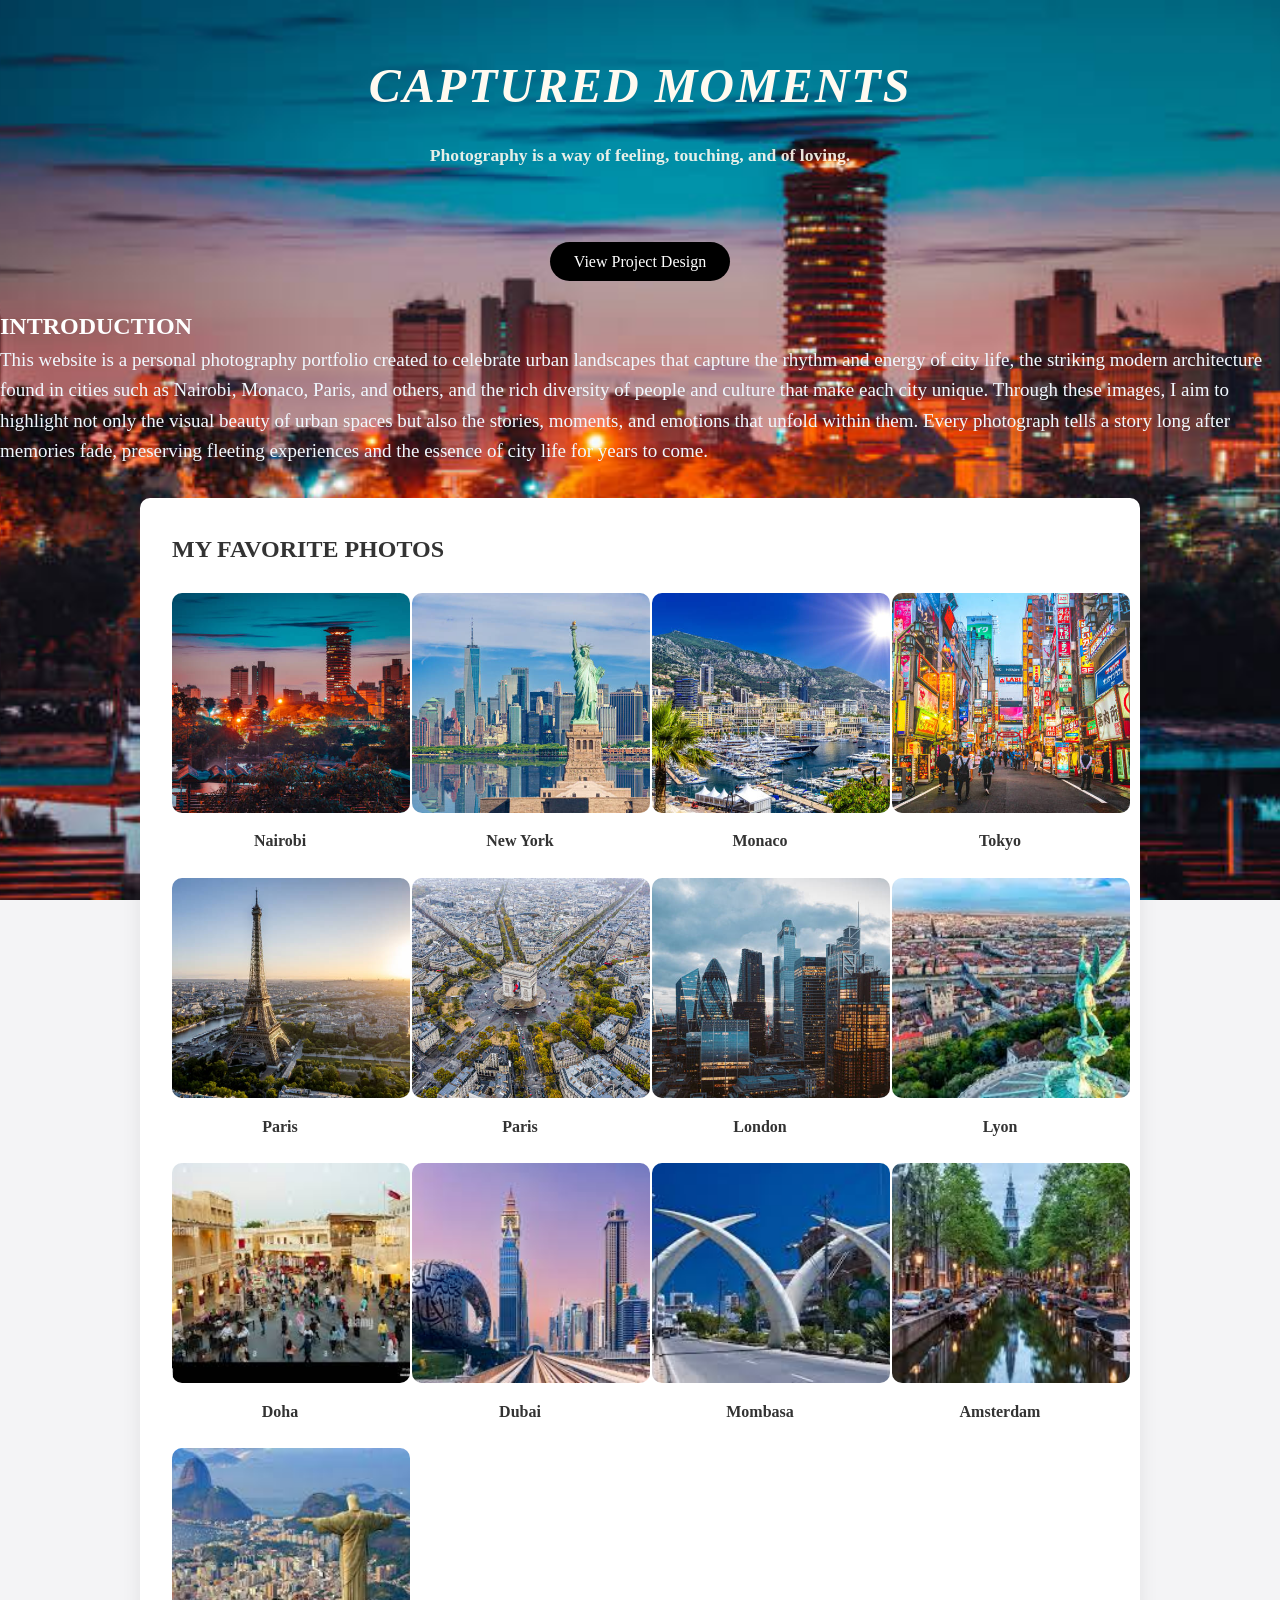
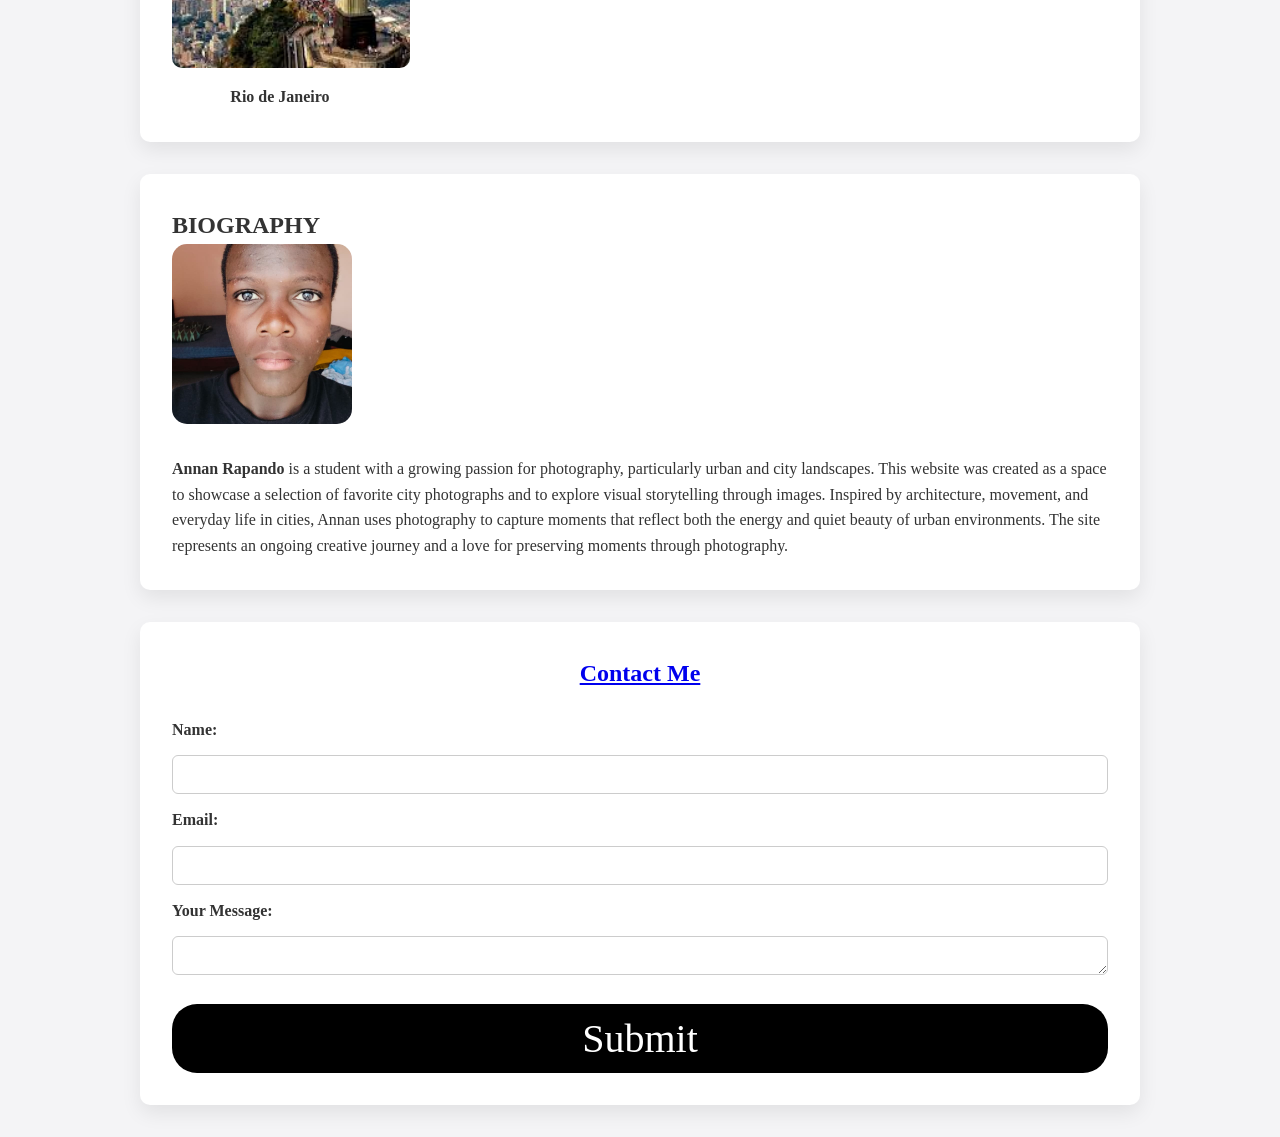
==== index.html @ 158f237a "Commit" ====
<!DOCTYPE html>
<html lang="en">
<head>
    <meta charset="UTF-8">
    <title>My Photography Website</title>
    <link rel="stylesheet" href="style2.0.css">
</head>
<body>

<header>
    <h1><em>CAPTURED MOMENTS</em></h1>
    <p>
        <strong>Photography is a way of feeling, touching, and of loving.</strong>
    </p>
</header>
 <div class="links">
        <p>
            <a href="design.html" target="blank">View Project Design</a>
        </p>
    </div>



    <div class="About">
        <h2 style="font-size: 90;color:#fff;">INTRODUCTION</h2>
        <p style="color: aliceblue; font-size: 19px;">
            This website is a personal photography portfolio created to celebrate urban landscapes that capture the rhythm and energy of city life, the striking modern architecture found in cities such as Nairobi, Monaco, Paris, and others, and the rich diversity of people and culture that make each city unique. Through these images, I aim to highlight not only the visual beauty of urban spaces but also the stories, moments, and emotions that unfold within them. Every photograph tells a story long after memories fade, preserving fleeting experiences and the essence of city life for years to come.
        </p>
    </div>

    <div class="gallery">
        <h2>MY FAVORITE PHOTOS</h2>
        <ul>
            <li><img src="images/nairobi at night.jpg" alt="Nairobi">Nairobi</li>
            <li><img src="images/new york.jpg" alt="New York">New York</li>
            <li><img src="images/monaco 2.jpg" alt="Monaco">Monaco</li>
            <li><img src="images/Tokyo.jpg" alt="Tokyo">Tokyo</li>
            <li><img src="images/eiffel tower.jpg" alt="Paris">Paris</li>
            <li><img src="images/paris.jpg" alt="Paris">Paris</li>
            <li><img src="images/london.jpg" alt="London">London</li>
            <li><img src="images/Lyon.jpg" alt="Lyon">Lyon</li>
            <li><img src="images/doha.jpg" alt="Doha">Doha</li>
            <li><img src="images/dubai.jpg" alt="Dubai">Dubai</li>
            <li><img src="images/Mombasa.jpg" alt="Mombasa">Mombasa</li>           
            <li><img src="images/amsterdam.jpg" alt="Amsterdam">Amsterdam</li>
            <li><img src="images/rio-de-janeiro.jpg" alt="Rio de Janeiro">Rio de Janeiro</li>
        </ul>
    </div>
    <div class="container">
    <h2>BIOGRAPHY</h2>
    <div class="bio">
   
      <img src="images/Rapando.jfif" alt="Annan" id="Annan">
    <p>
        <strong>Annan Rapando</strong> is a student with a growing passion for photography,
        particularly urban and city landscapes. This website was created as a space
        to showcase a selection of favorite city photographs and to explore visual
        storytelling through images. Inspired by architecture, movement, and everyday life in cities, Annan
        uses photography to capture moments that reflect both the energy and quiet
        beauty of urban environments. The site represents an ongoing creative
        journey and a love for preserving moments through photography.</div>
    </p>
    
</div>
<div class="contact">
    <h2> <a href="everettannan@gmail.com">Contact Me</a>
    </h2>
    <form action="#" method="post">
        <label for="name">Name:</label>
        <input type="text" id="name" name="name" required>

        <label for="email">Email:</label>
        <input type="email" id="email" name="email" required>

        <label for="your message"> Your Message:</label>
        <textarea id="message" name="message" rows="1" required></textarea>

        <button type="submit">Submit</button>
    </form>
</div>
   

</div>

</body>
</html>
---- style2.0.css ----
body {
  background-image: url("images/nairobi\ at\ night.jpg");
  background-size: cover;
  background-position: center;
  background-repeat: no-repeat;
  background-attachment: fixed;
  color: #333;
  line-height: 1.6;
}
* {
  margin: 0;
  padding: 0;
  box-sizing: border-box;
  font-family: "old standard TT", serif;
}

body {
  background-color: #f4f4f6;
  color: #333;
  line-height: 1.6;
}

header {
  color:floralwhite;
  text-align: center;
  padding: 3rem 1rem;
}

header h1 {
  font-size: 3rem;
  letter-spacing: 2px;
}

header p {
  margin-top: 1rem;
  font-size: 1.1rem;
  opacity: 0.9;
}

.links {
  text-align: center;
  margin: 2rem 0;
}

.links a {
  text-decoration: none;
  color: white;
  background: #000;
  padding: 0.7rem 1.5rem;
  border-radius: 25px;
    margin: 0 0.5rem;
}

.links a:hover {
  background: #555;
}

/* Sections */
.about,
.gallery,
.container,
.contact {
  background: white;
  margin: 2rem auto;
  padding: 2rem;
  max-width: 1000px;
  border-radius: 10px;
  box-shadow: 0 8px 20px rgba(0, 0, 0, 0.08);
}

.gallery ul {
  display: grid;
  grid-template-columns: repeat(auto-fit, minmax(200px, 1fr));
  gap: 1.5rem;
  list-style: none;
  margin-top: 1.5rem;
}

.gallery li {
  text-align: center;
  font-weight: 600;
}

.gallery img {
  width: 110%;
  height: 220px;
  object-fit: cover;
  border-radius: 10px;
  margin-bottom: 0.5rem;
  transition: transform 0.3s ease, box-shadow 0.3s ease;
}

.gallery img:hover {
  transform: scale(2.05);
  box-shadow: 0 12px 25px rgba(0, 0, 0, 0.2);
}


.bio {
  display: flex;
  align-items: center;
  gap: 2rem;
  flex-wrap: wrap;
}

.bio img {
  width: 180px;
  height: 180px;
  object-fit: cover;
  border-radius: 15px;
}

.contact h2 {
  text-align: center;
  margin-bottom: 1.5rem;
}

form {
  display: flex;
  flex-direction: column;
  gap: 0.8rem;
}

label {
  font-weight: 600;
}

input,
textarea {
  padding: 0.6rem;
  border-radius: 6px;
  border: 1px solid #ccc;
  font-size: 1rem;
}

button {
  margin-top: 1rem;
  padding: 0.7rem;
  background: #000;
  color: white;
  border: none;
  border-radius: 25px;
  font-size: 40px;
  cursor: pointer;
  transition: background 0.3s ease;
}

button:hover {
  background: #444;
}

@media (max-width: 600px) {
  header h1 {
    font-size: 2.2rem;
  }

  .bio {
    text-align: center;
    justify-content: center;
  }
}
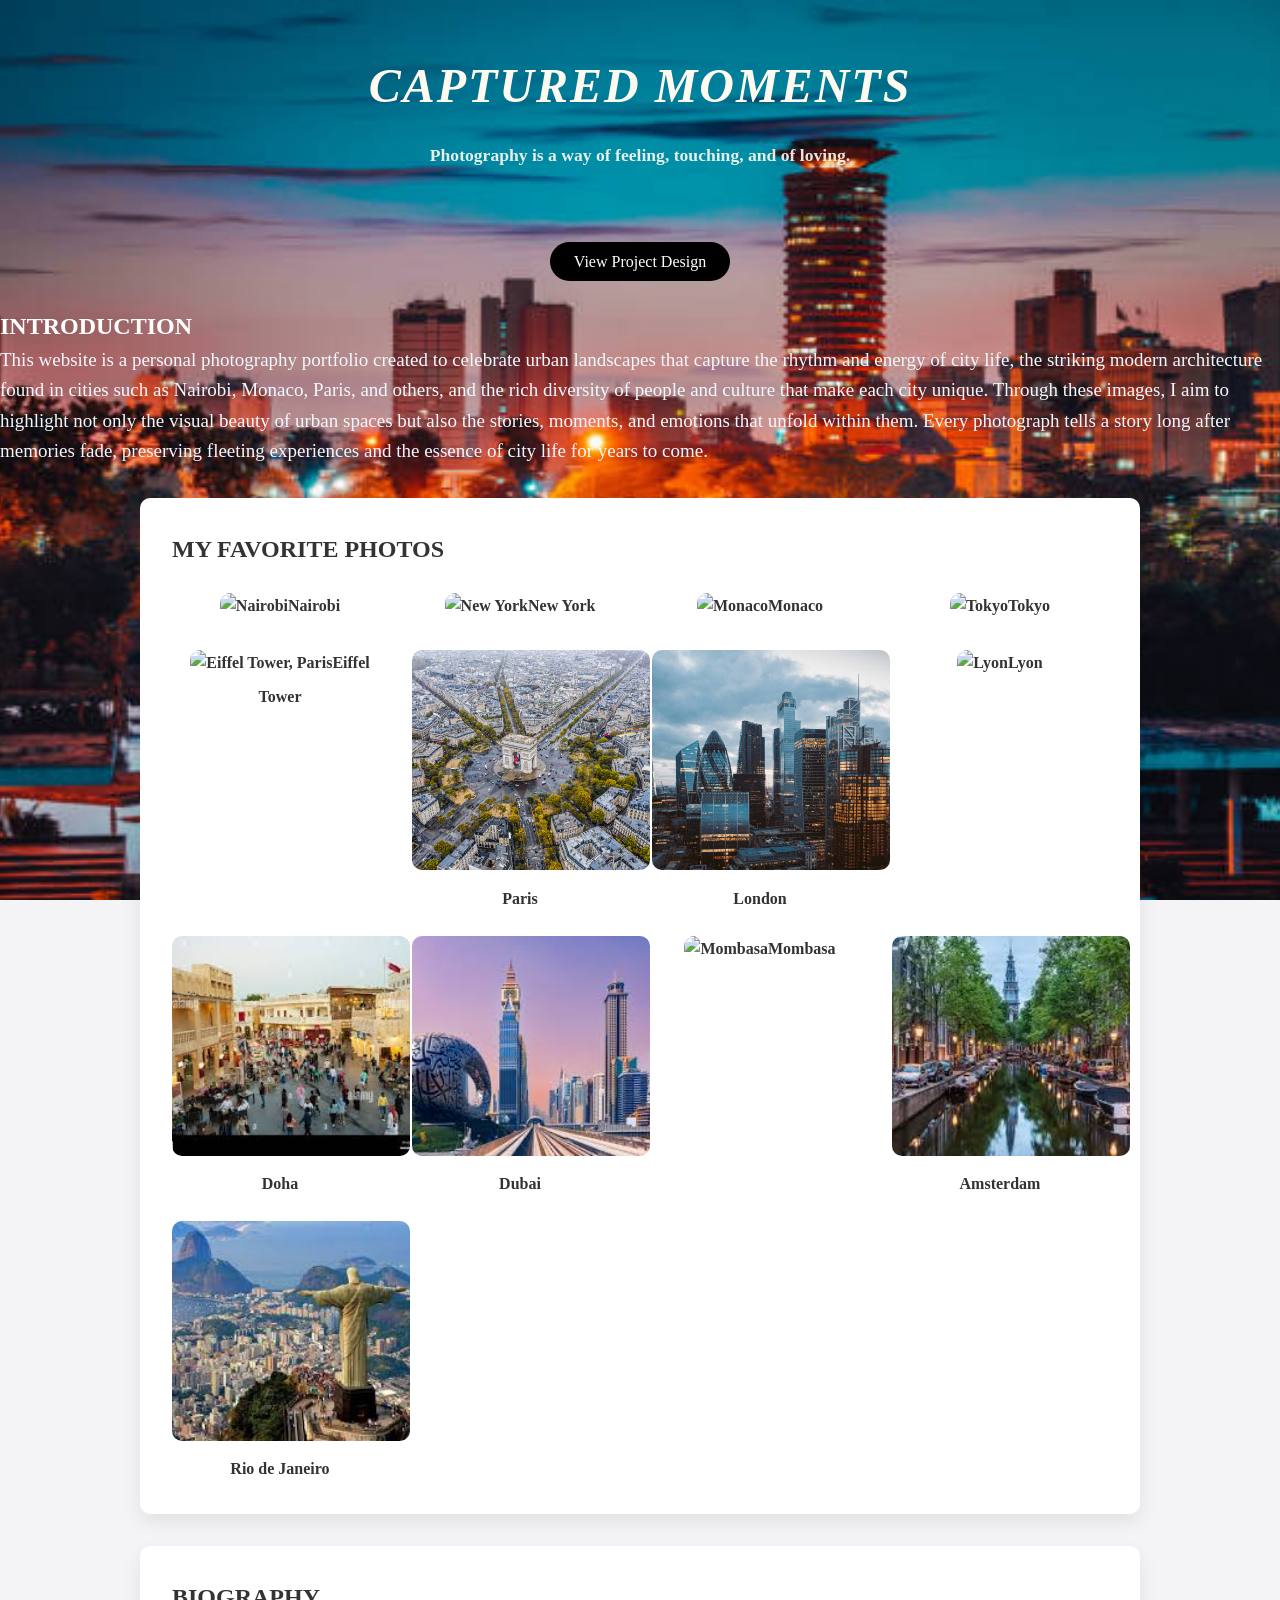
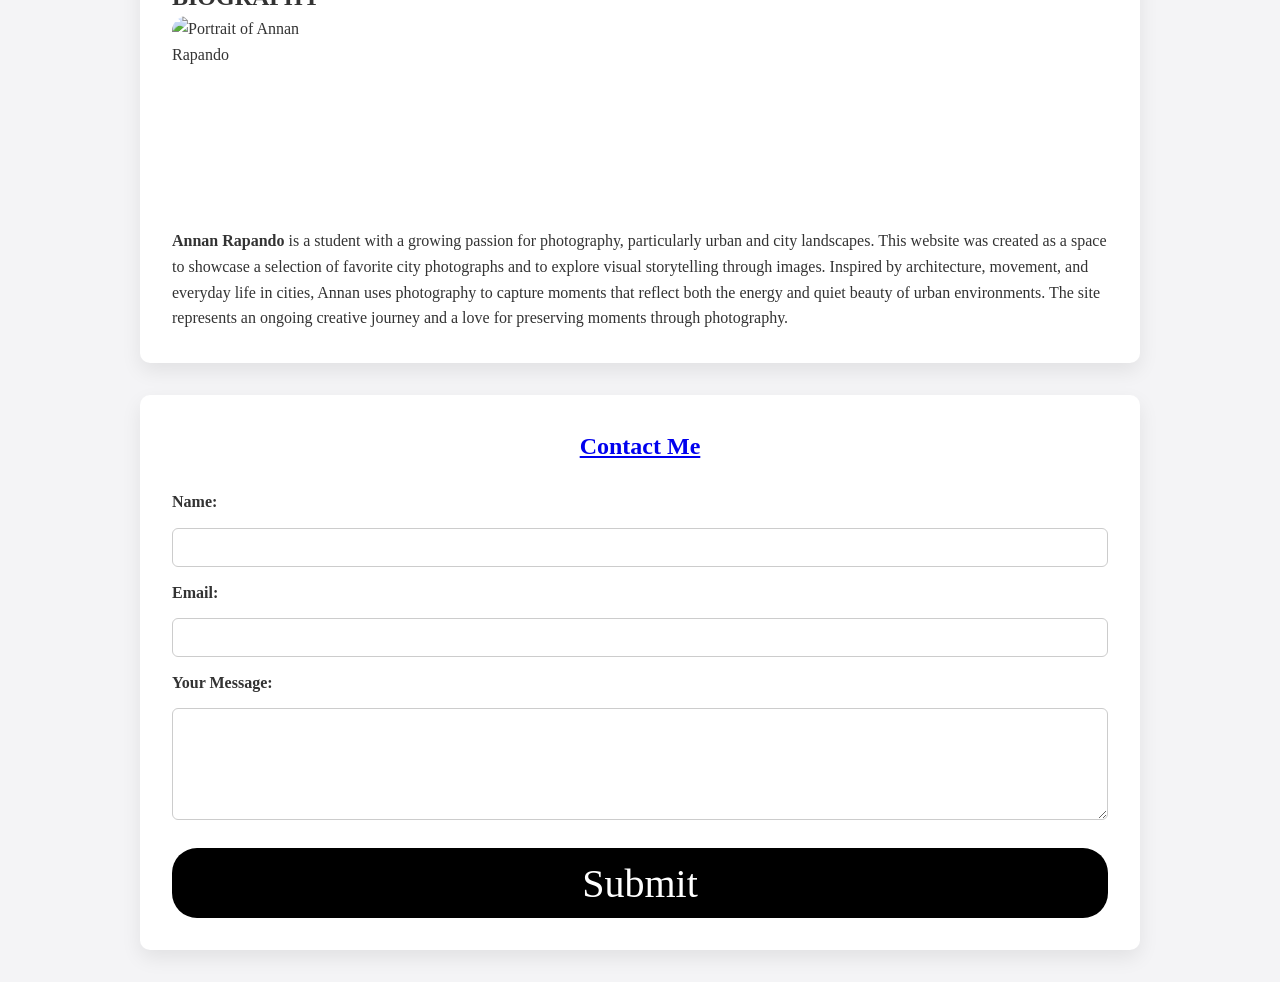
==== commit b1bfeb4d: "Update HTML structure and image references" ====
--- a/index.html
+++ b/index.html
@@ -2,6 +2,7 @@
 <html lang="en">
 <head>
     <meta charset="UTF-8">
+    <meta name="viewport" content="width=device-width, initial-scale=1.0">
     <title>My Photography Website</title>
     <link rel="stylesheet" href="style2.0.css">
 </head>
@@ -15,14 +16,14 @@
 </header>
  <div class="links">
         <p>
-            <a href="design.html" target="blank">View Project Design</a>
+            <a href="design.html" target="_blank" rel="noopener">View Project Design</a>
         </p>
     </div>
 
 
 
     <div class="About">
-        <h2 style="font-size: 90;color:#fff;">INTRODUCTION</h2>
+        <h2 style="color:#fff;">INTRODUCTION</h2>
         <p style="color: aliceblue; font-size: 19px;">
             This website is a personal photography portfolio created to celebrate urban landscapes that capture the rhythm and energy of city life, the striking modern architecture found in cities such as Nairobi, Monaco, Paris, and others, and the rich diversity of people and culture that make each city unique. Through these images, I aim to highlight not only the visual beauty of urban spaces but also the stories, moments, and emotions that unfold within them. Every photograph tells a story long after memories fade, preserving fleeting experiences and the essence of city life for years to come.
         </p>
@@ -31,17 +32,17 @@
     <div class="gallery">
         <h2>MY FAVORITE PHOTOS</h2>
         <ul>
-            <li><img src="images/nairobi at night.jpg" alt="Nairobi">Nairobi</li>
-            <li><img src="images/new york.jpg" alt="New York">New York</li>
-            <li><img src="images/monaco 2.jpg" alt="Monaco">Monaco</li>
-            <li><img src="images/Tokyo.jpg" alt="Tokyo">Tokyo</li>
-            <li><img src="images/eiffel tower.jpg" alt="Paris">Paris</li>
+            <li><img src="images/nairobi-at-night.jpg" alt="Nairobi">Nairobi</li>
+            <li><img src="images/new-york.jpg" alt="New York">New York</li>
+            <li><img src="images/monaco-2.jpg" alt="Monaco">Monaco</li>
+            <li><img src="images/tokyo.jpg" alt="Tokyo">Tokyo</li>
+            <li><img src="images/eiffel-tower.jpg" alt="Eiffel Tower, Paris">Eiffel Tower</li>
             <li><img src="images/paris.jpg" alt="Paris">Paris</li>
             <li><img src="images/london.jpg" alt="London">London</li>
-            <li><img src="images/Lyon.jpg" alt="Lyon">Lyon</li>
+            <li><img src="images/lyon.jpg" alt="Lyon">Lyon</li>
             <li><img src="images/doha.jpg" alt="Doha">Doha</li>
             <li><img src="images/dubai.jpg" alt="Dubai">Dubai</li>
-            <li><img src="images/Mombasa.jpg" alt="Mombasa">Mombasa</li>           
+            <li><img src="images/mombasa.jpg" alt="Mombasa">Mombasa</li>
             <li><img src="images/amsterdam.jpg" alt="Amsterdam">Amsterdam</li>
             <li><img src="images/rio-de-janeiro.jpg" alt="Rio de Janeiro">Rio de Janeiro</li>
         </ul>
@@ -50,7 +51,7 @@
     <h2>BIOGRAPHY</h2>
     <div class="bio">
    
-      <img src="images/Rapando.jfif" alt="Annan" id="Annan">
+      <img src="images/rapando.jpg" alt="Portrait of Annan Rapando" id="Annan">
     <p>
         <strong>Annan Rapando</strong> is a student with a growing passion for photography,
         particularly urban and city landscapes. This website was created as a space
@@ -58,29 +59,27 @@
         storytelling through images. Inspired by architecture, movement, and everyday life in cities, Annan
         uses photography to capture moments that reflect both the energy and quiet
         beauty of urban environments. The site represents an ongoing creative
-        journey and a love for preserving moments through photography.</div>
+        journey and a love for preserving moments through photography.
     </p>
+    </div>
     
 </div>
 <div class="contact">
-    <h2> <a href="everettannan@gmail.com">Contact Me</a>
+    <h2> <a href="mailto:everettannan@gmail.com">Contact Me</a>
     </h2>
-    <form action="#" method="post">
+    <form action="mailto:everettannan@gmail.com" method="post" enctype="text/plain">
         <label for="name">Name:</label>
         <input type="text" id="name" name="name" required>
 
         <label for="email">Email:</label>
         <input type="email" id="email" name="email" required>
 
-        <label for="your message"> Your Message:</label>
-        <textarea id="message" name="message" rows="1" required></textarea>
+        <label for="message"> Your Message:</label>
+        <textarea id="message" name="message" rows="5" required></textarea>
 
         <button type="submit">Submit</button>
     </form>
 </div>
-   
-
-</div>
 
 </body>
 </html>
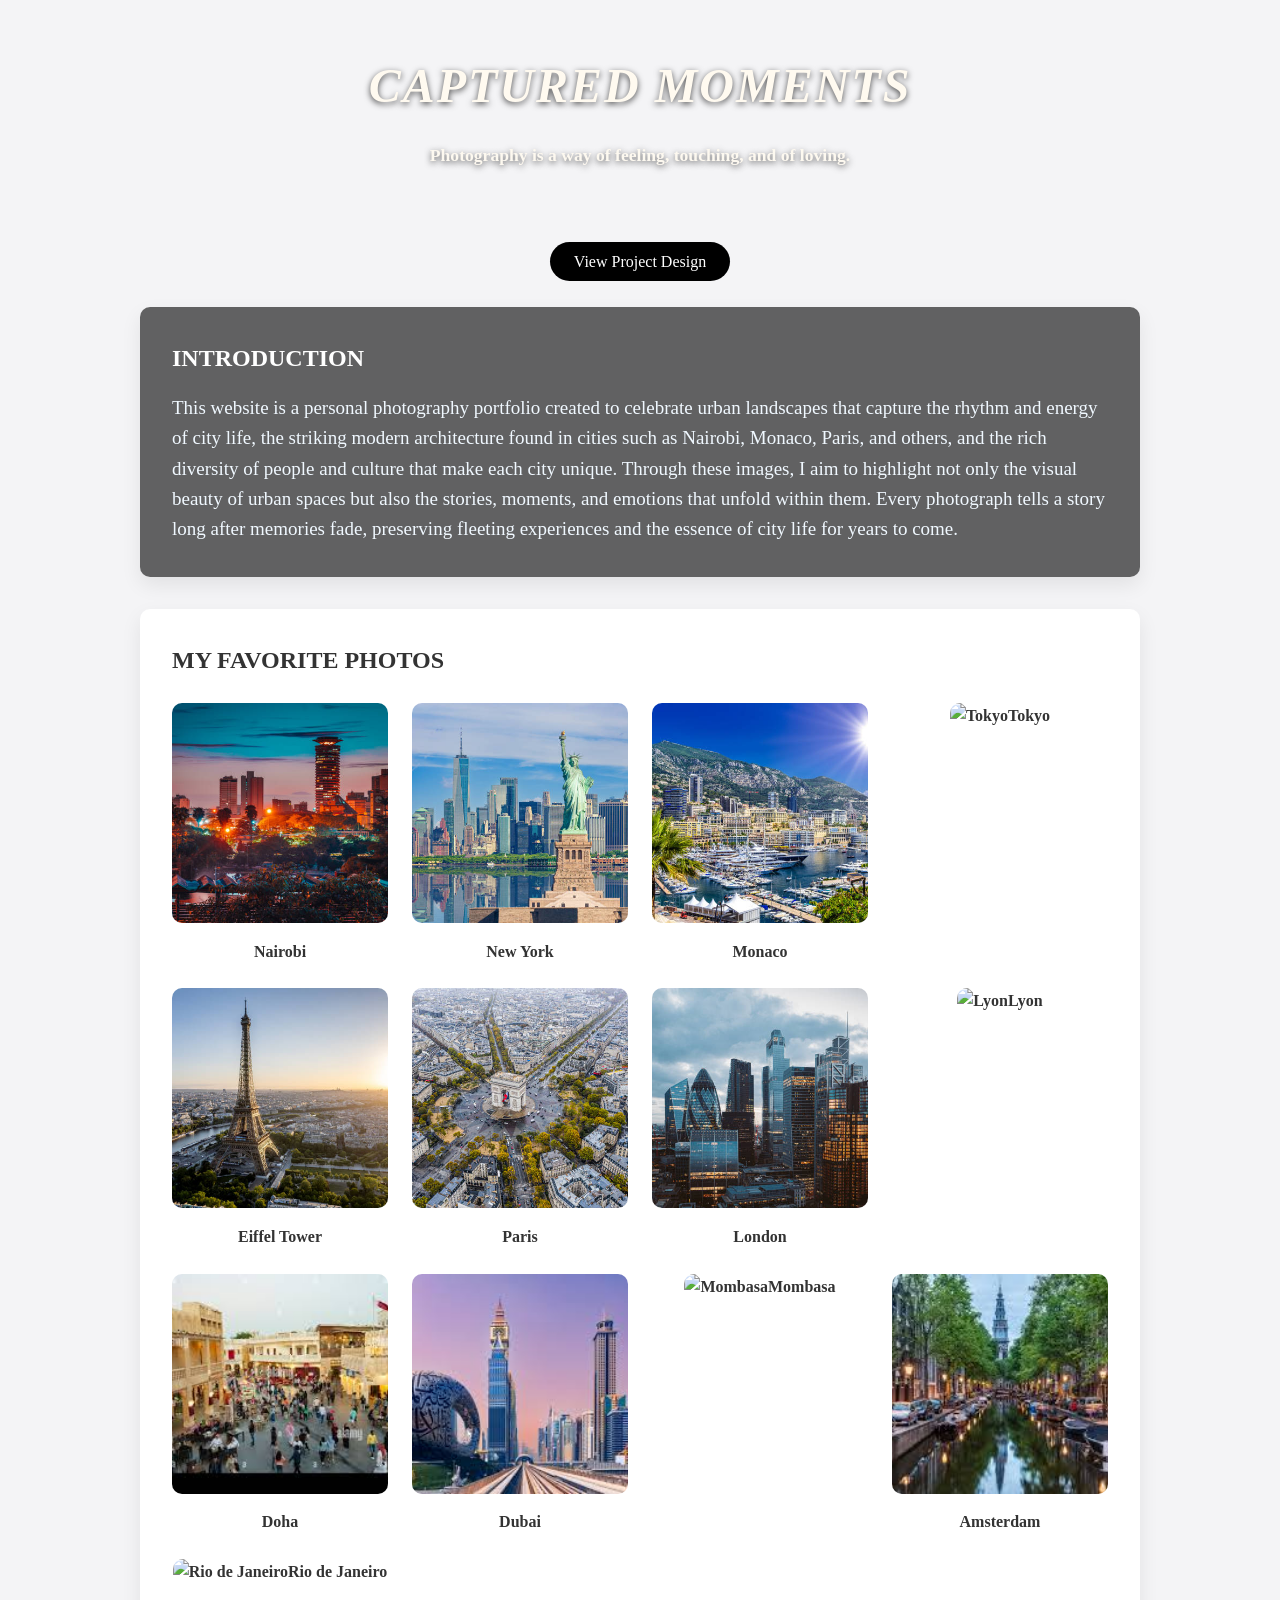
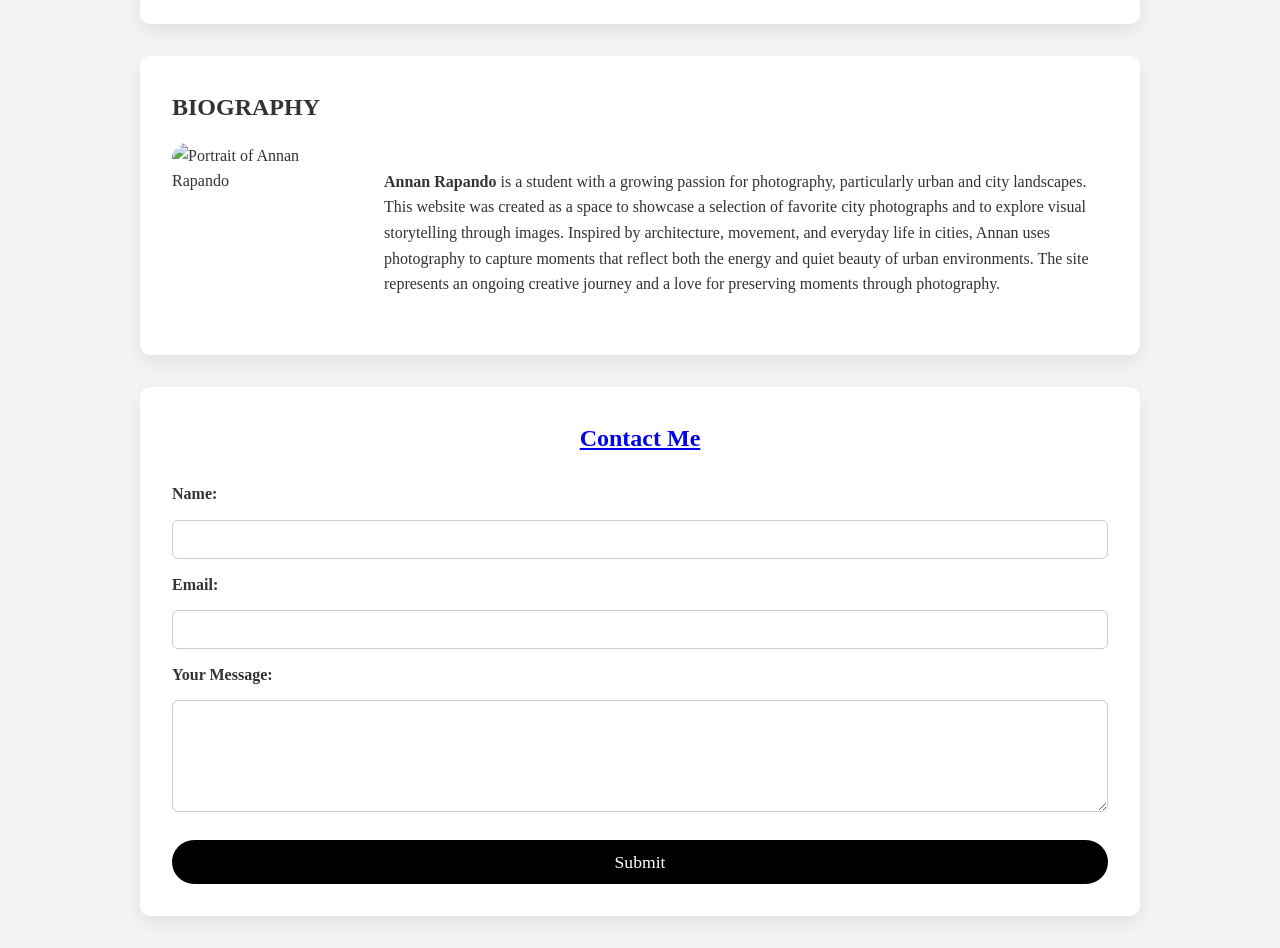
==== commit e713523b: "Fix image file names in gallery section" ====
--- a/index.html
+++ b/index.html
@@ -32,11 +32,11 @@
     <div class="gallery">
         <h2>MY FAVORITE PHOTOS</h2>
         <ul>
-            <li><img src="images/nairobi-at-night.jpg" alt="Nairobi">Nairobi</li>
-            <li><img src="images/new-york.jpg" alt="New York">New York</li>
-            <li><img src="images/monaco-2.jpg" alt="Monaco">Monaco</li>
+            <li><img src="images/nairobi at night.jpg" alt="Nairobi">Nairobi</li>
+            <li><img src="images/new york.jpg" alt="New York">New York</li>
+            <li><img src="images/monaco 2.jpg" alt="Monaco">Monaco</li>
             <li><img src="images/tokyo.jpg" alt="Tokyo">Tokyo</li>
-            <li><img src="images/eiffel-tower.jpg" alt="Eiffel Tower, Paris">Eiffel Tower</li>
+            <li><img src="images/eiffel tower.jpg" alt="Eiffel Tower, Paris">Eiffel Tower</li>
             <li><img src="images/paris.jpg" alt="Paris">Paris</li>
             <li><img src="images/london.jpg" alt="London">London</li>
             <li><img src="images/lyon.jpg" alt="Lyon">Lyon</li>
@@ -44,7 +44,7 @@
             <li><img src="images/dubai.jpg" alt="Dubai">Dubai</li>
             <li><img src="images/mombasa.jpg" alt="Mombasa">Mombasa</li>
             <li><img src="images/amsterdam.jpg" alt="Amsterdam">Amsterdam</li>
-            <li><img src="images/rio-de-janeiro.jpg" alt="Rio de Janeiro">Rio de Janeiro</li>
+            <li><img src="images/rio de janeiro.jpg" alt="Rio de Janeiro">Rio de Janeiro</li>
         </ul>
     </div>
     <div class="container">
--- a/style2.0.css
+++ b/style2.0.css
@@ -1,9 +1,12 @@
+@import url("https://fonts.googleapis.com/css2?family=Old+Standard+TT:ital,wght@0,400;0,700;1,400&display=swap"); /* ADDED */
+
 body {
-  background-image: url("images/nairobi\ at\ night.jpg");
+  background-image: url("images/nairobi-at-night.jpg"); /* CHANGED: renamed file */
   background-size: cover;
   background-position: center;
   background-repeat: no-repeat;
   background-attachment: fixed;
+  background-color: #f4f4f6; /* MERGED from the second body rule */
   color: #333;
   line-height: 1.6;
 }
@@ -11,19 +14,14 @@
   margin: 0;
   padding: 0;
   box-sizing: border-box;
-  font-family: "old standard TT", serif;
-}
-
-body {
-  background-color: #f4f4f6;
-  color: #333;
-  line-height: 1.6;
+  font-family: "Old Standard TT", serif;
 }
 
 header {
   color:floralwhite;
   text-align: center;
   padding: 3rem 1rem;
+  text-shadow: 0 2px 6px rgba(0, 0, 0, 0.7); /* ADDED: readable over the photo */
 }
 
 header h1 {
@@ -48,7 +46,7 @@
   background: #000;
   padding: 0.7rem 1.5rem;
   border-radius: 25px;
-    margin: 0 0.5rem;
+  margin: 0 0.5rem;
 }
 
 .links a:hover {
@@ -56,16 +54,31 @@
 }
 
 /* Sections */
-.about,
 .gallery,
 .container,
-.contact {
+.contact {                      /* CHANGED: removed the .about that never matched */
   background: white;
   margin: 2rem auto;
   padding: 2rem;
   max-width: 1000px;
   border-radius: 10px;
   box-shadow: 0 8px 20px rgba(0, 0, 0, 0.08);
+}
+
+/* ADDED: dark panel so the white text in the intro is readable */
+.About {
+  background: rgba(0, 0, 0, 0.6);
+  margin: 2rem auto;
+  padding: 2rem;
+  max-width: 1000px;
+  border-radius: 10px;
+  box-shadow: 0 8px 20px rgba(0, 0, 0, 0.08);
+}
+
+/* ADDED: spacing under section headings */
+.About h2,
+.container h2 {
+  margin-bottom: 1rem;
 }
 
 .gallery ul {
@@ -82,7 +95,7 @@
 }
 
 .gallery img {
-  width: 110%;
+  width: 100%;                  /* CHANGED: was 110% */
   height: 220px;
   object-fit: cover;
   border-radius: 10px;
@@ -91,7 +104,7 @@
 }
 
 .gallery img:hover {
-  transform: scale(2.05);
+  transform: scale(1.05);       /* CHANGED: was 2.05 */
   box-shadow: 0 12px 25px rgba(0, 0, 0, 0.2);
 }
 
@@ -108,6 +121,11 @@
   height: 180px;
   object-fit: cover;
   border-radius: 15px;
+}
+
+/* ADDED: text sits beside the photo instead of below it */
+.bio p {
+  flex: 1 1 300px;
 }
 
 .contact h2 {
@@ -140,7 +158,7 @@
   color: white;
   border: none;
   border-radius: 25px;
-  font-size: 40px;
+  font-size: 1.1rem;            /* CHANGED: was 40px */
   cursor: pointer;
   transition: background 0.3s ease;
 }
@@ -150,6 +168,10 @@
 }
 
 @media (max-width: 600px) {
+  body {
+    background-attachment: scroll; /* ADDED: fixed backgrounds jump on phones */
+  }
+
   header h1 {
     font-size: 2.2rem;
   }
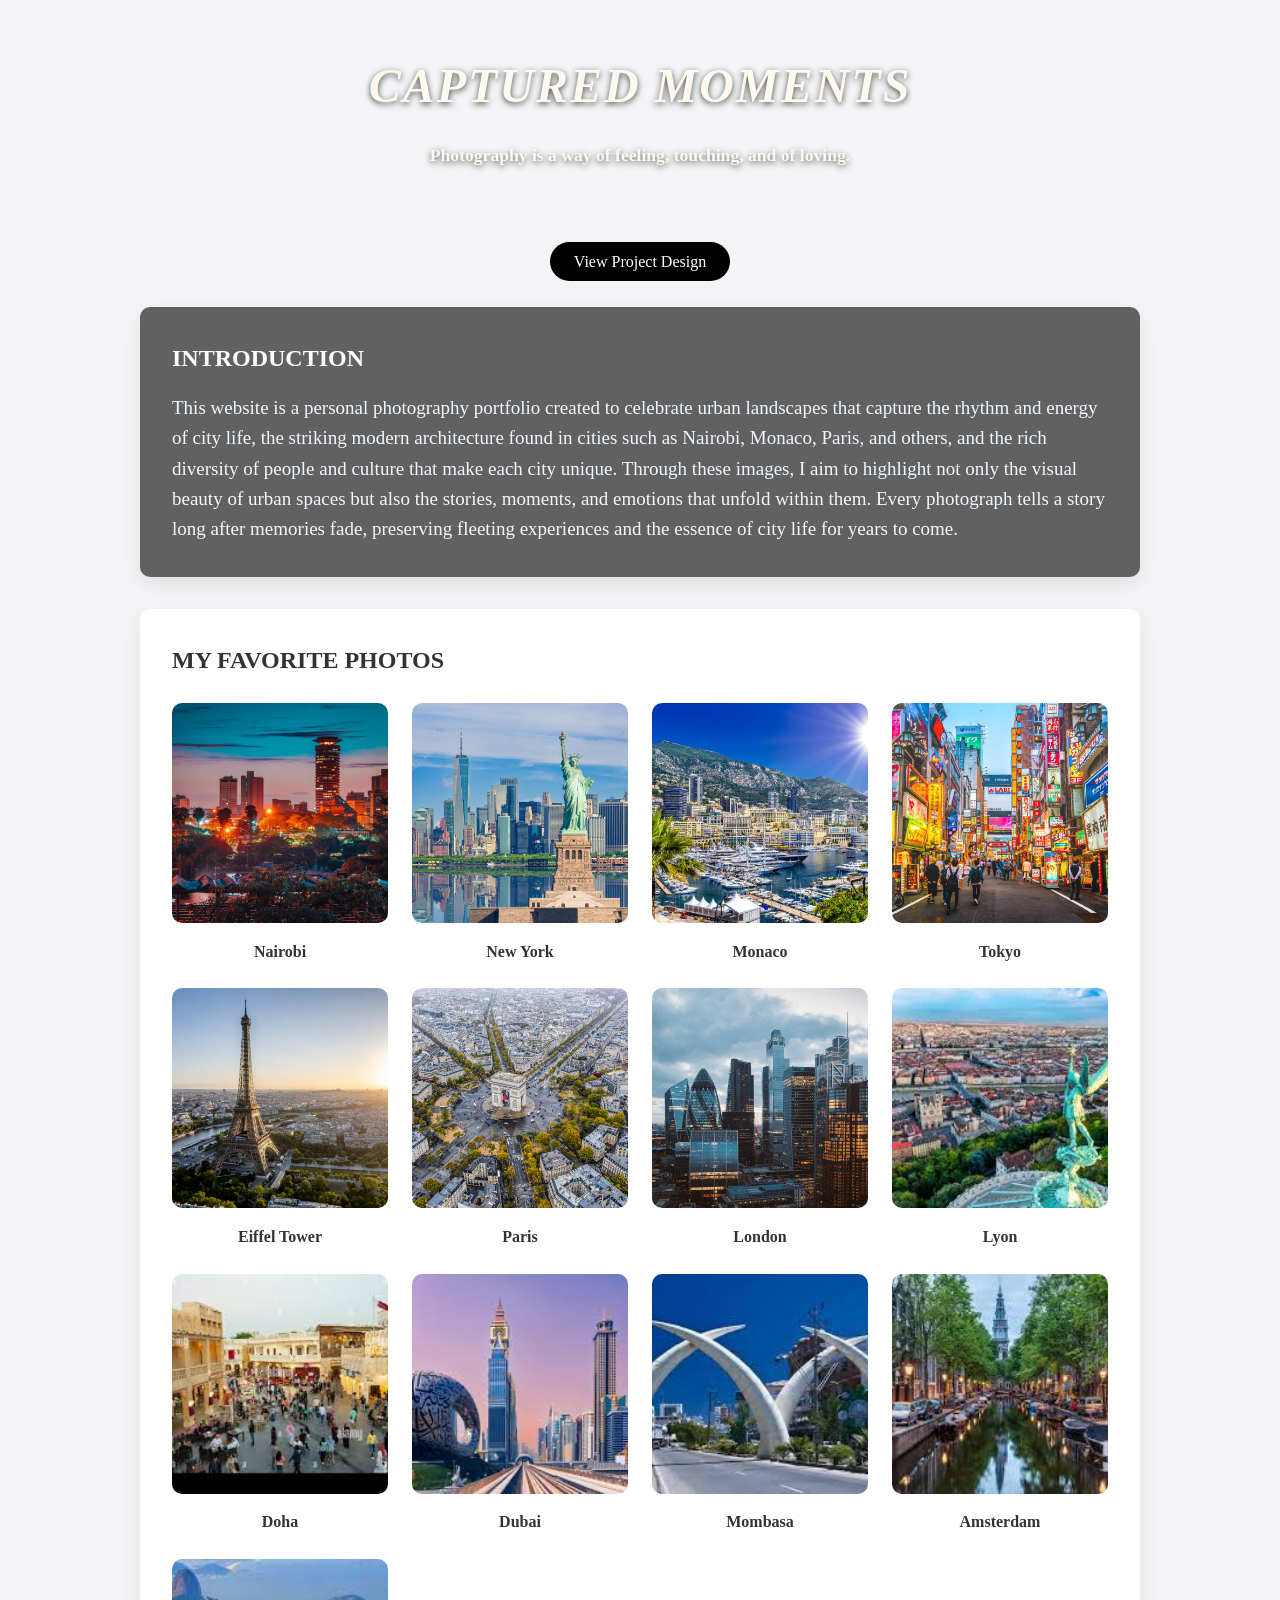
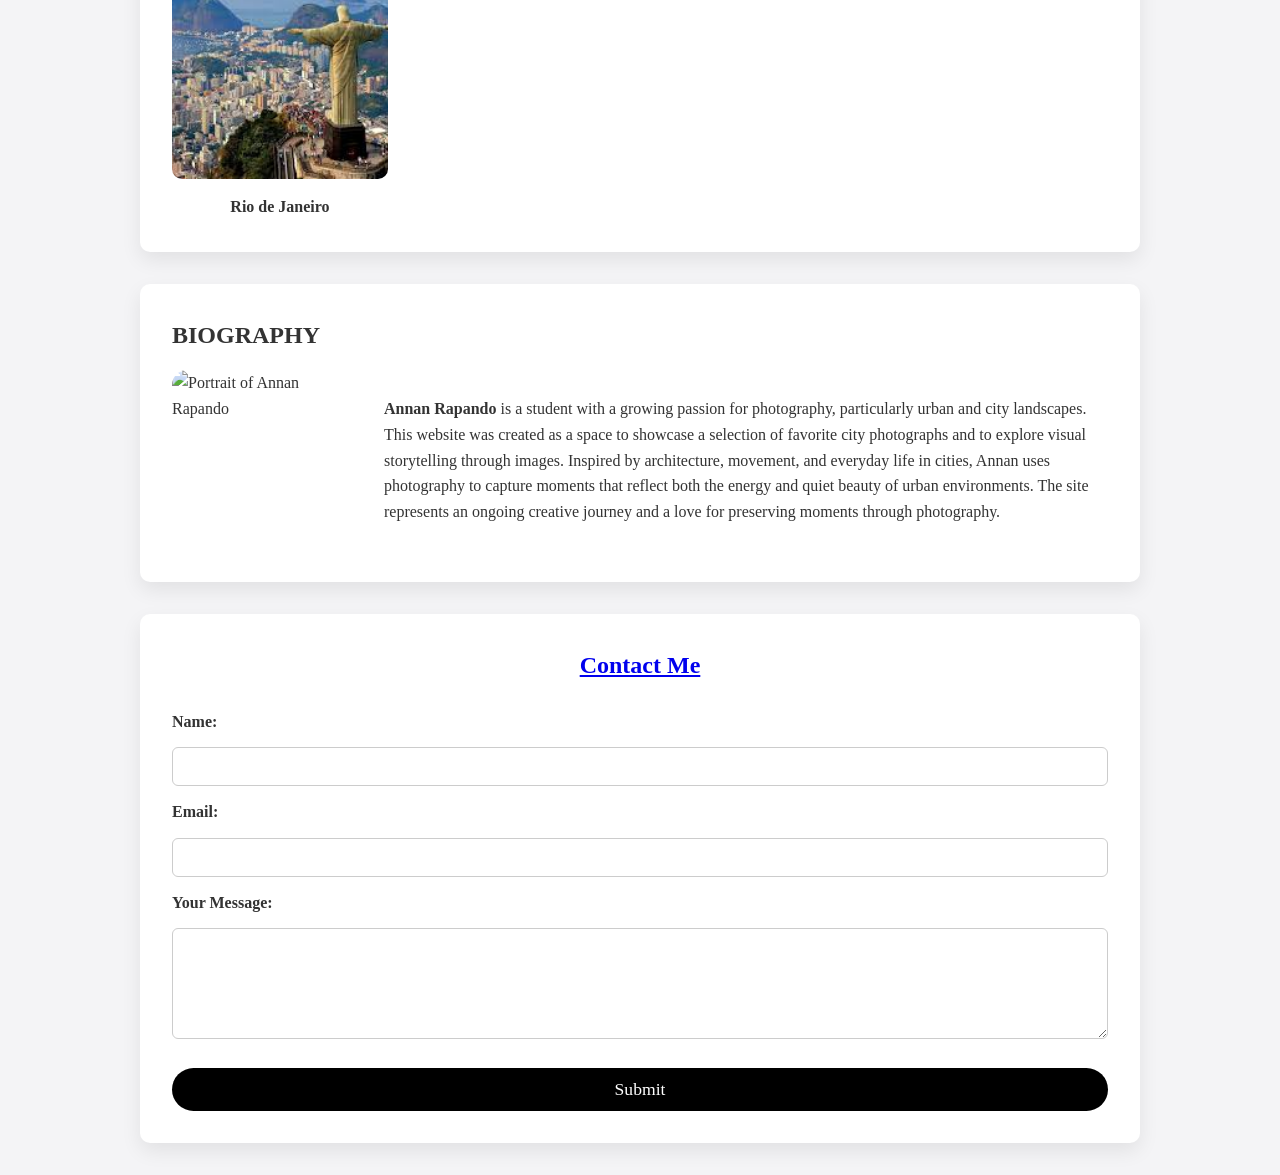
==== commit 657c70e7: "Fix image file names for consistency" ====
--- a/index.html
+++ b/index.html
@@ -35,16 +35,16 @@
             <li><img src="images/nairobi at night.jpg" alt="Nairobi">Nairobi</li>
             <li><img src="images/new york.jpg" alt="New York">New York</li>
             <li><img src="images/monaco 2.jpg" alt="Monaco">Monaco</li>
-            <li><img src="images/tokyo.jpg" alt="Tokyo">Tokyo</li>
+            <li><img src="images/Tokyo.jpg" alt="Tokyo">Tokyo</li>
             <li><img src="images/eiffel tower.jpg" alt="Eiffel Tower, Paris">Eiffel Tower</li>
             <li><img src="images/paris.jpg" alt="Paris">Paris</li>
             <li><img src="images/london.jpg" alt="London">London</li>
-            <li><img src="images/lyon.jpg" alt="Lyon">Lyon</li>
+            <li><img src="images/Lyon.jpg" alt="Lyon">Lyon</li>
             <li><img src="images/doha.jpg" alt="Doha">Doha</li>
             <li><img src="images/dubai.jpg" alt="Dubai">Dubai</li>
-            <li><img src="images/mombasa.jpg" alt="Mombasa">Mombasa</li>
+            <li><img src="images/Mombasa.jpg" alt="Mombasa">Mombasa</li>
             <li><img src="images/amsterdam.jpg" alt="Amsterdam">Amsterdam</li>
-            <li><img src="images/rio de janeiro.jpg" alt="Rio de Janeiro">Rio de Janeiro</li>
+            <li><img src="images/rio-de-janeiro.jpg" alt="Rio de Janeiro">Rio de Janeiro</li>
         </ul>
     </div>
     <div class="container">
